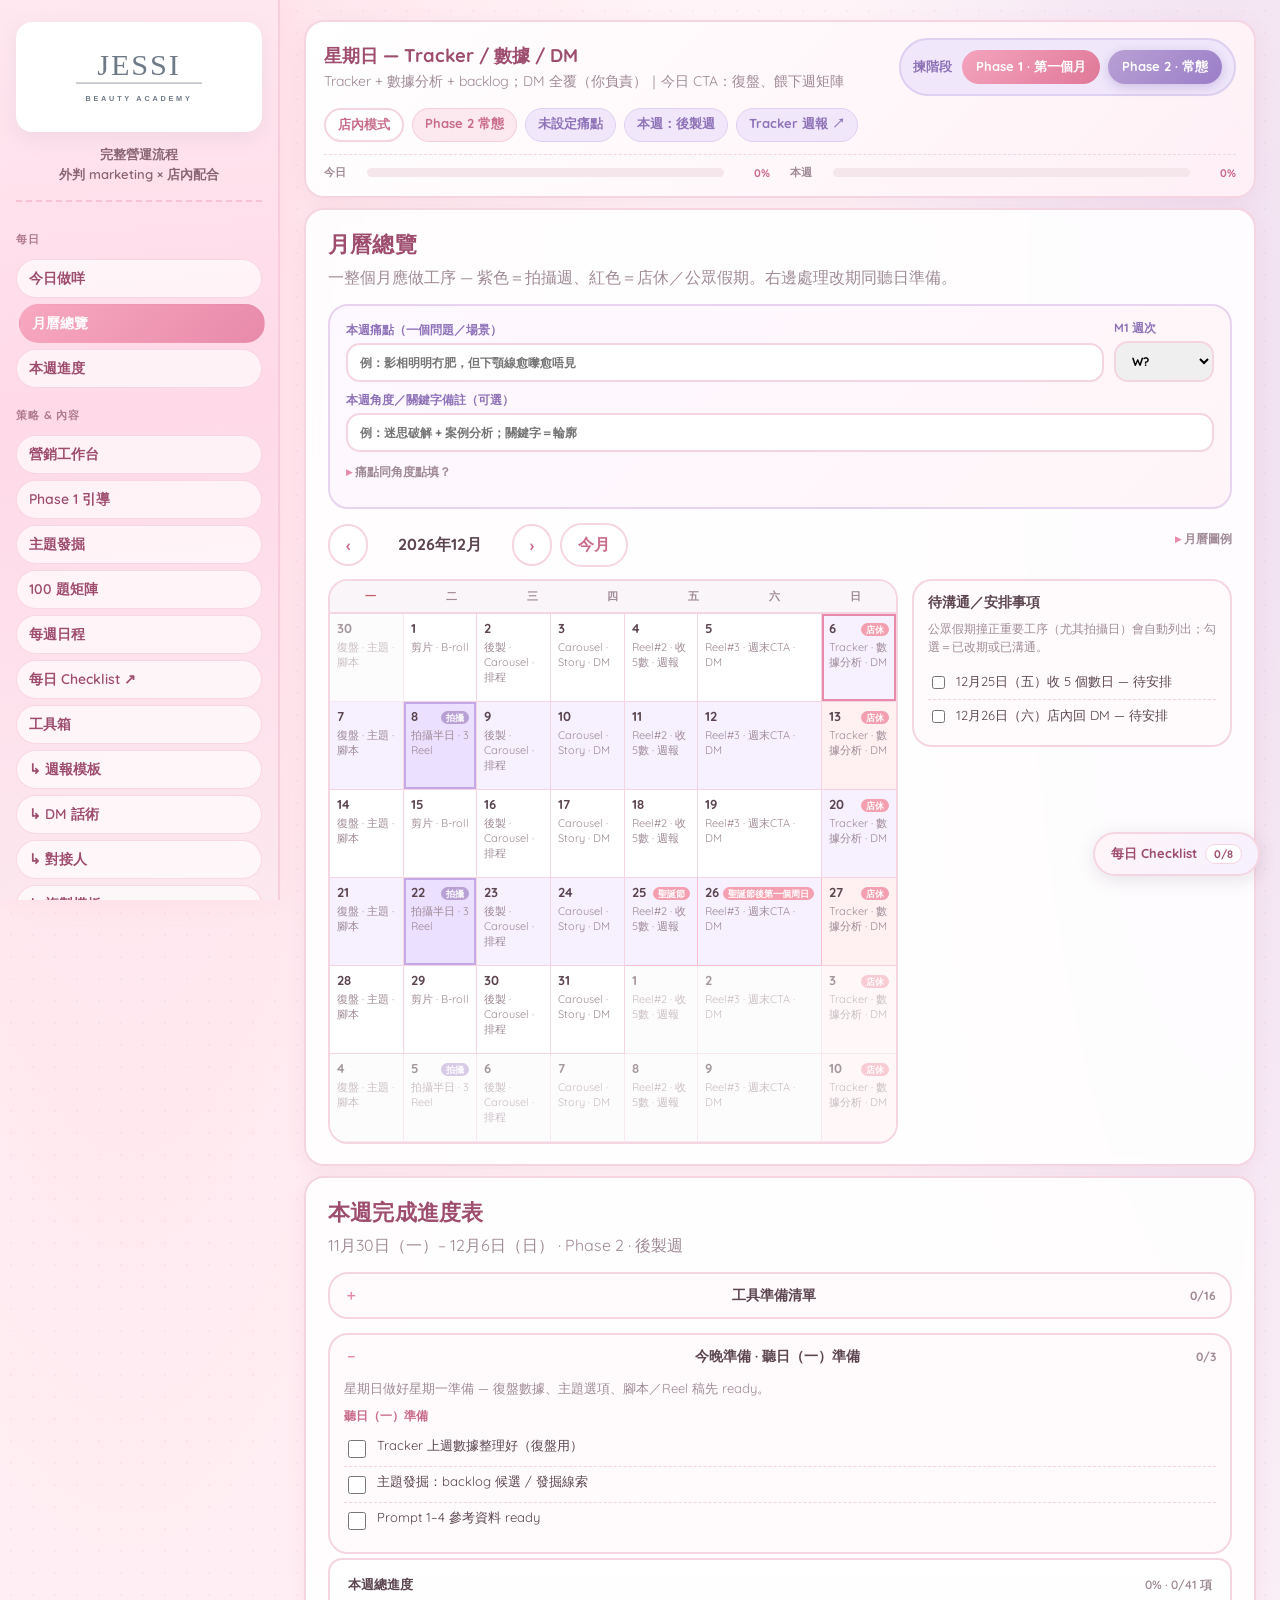
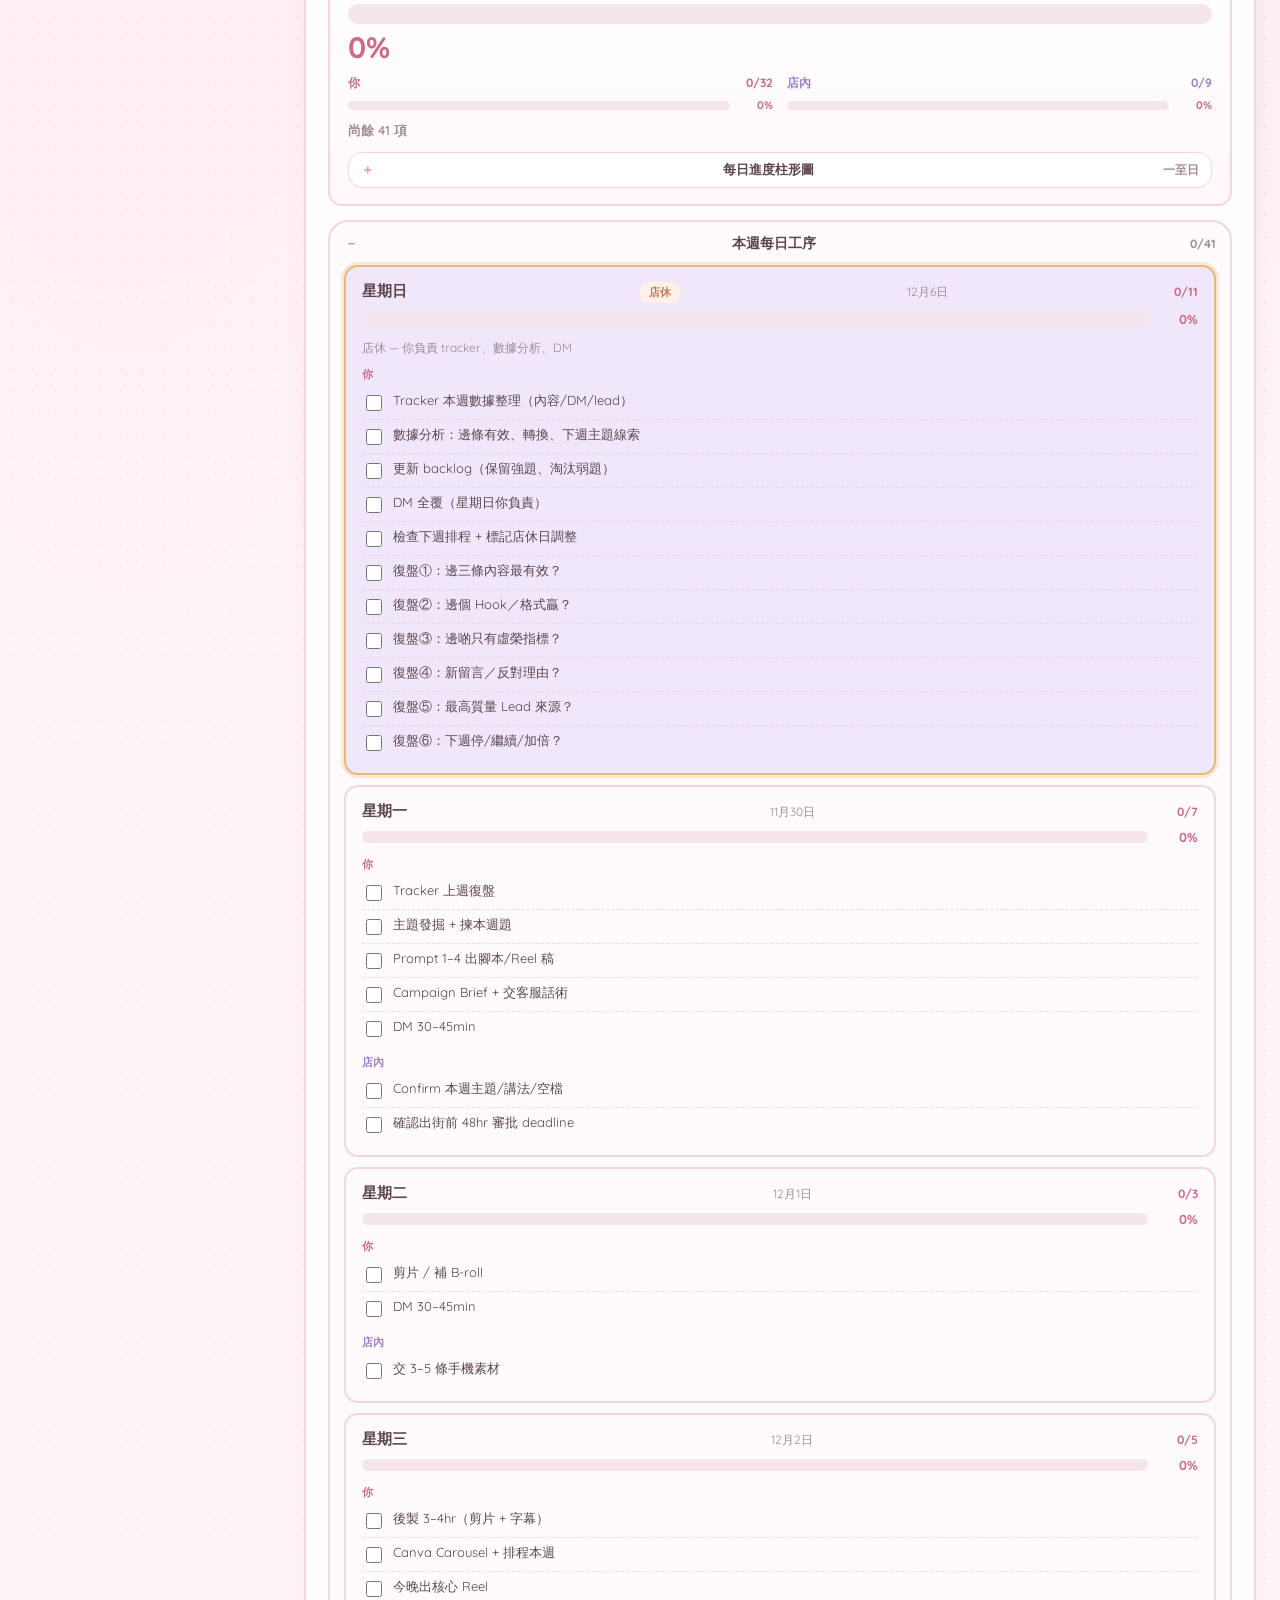
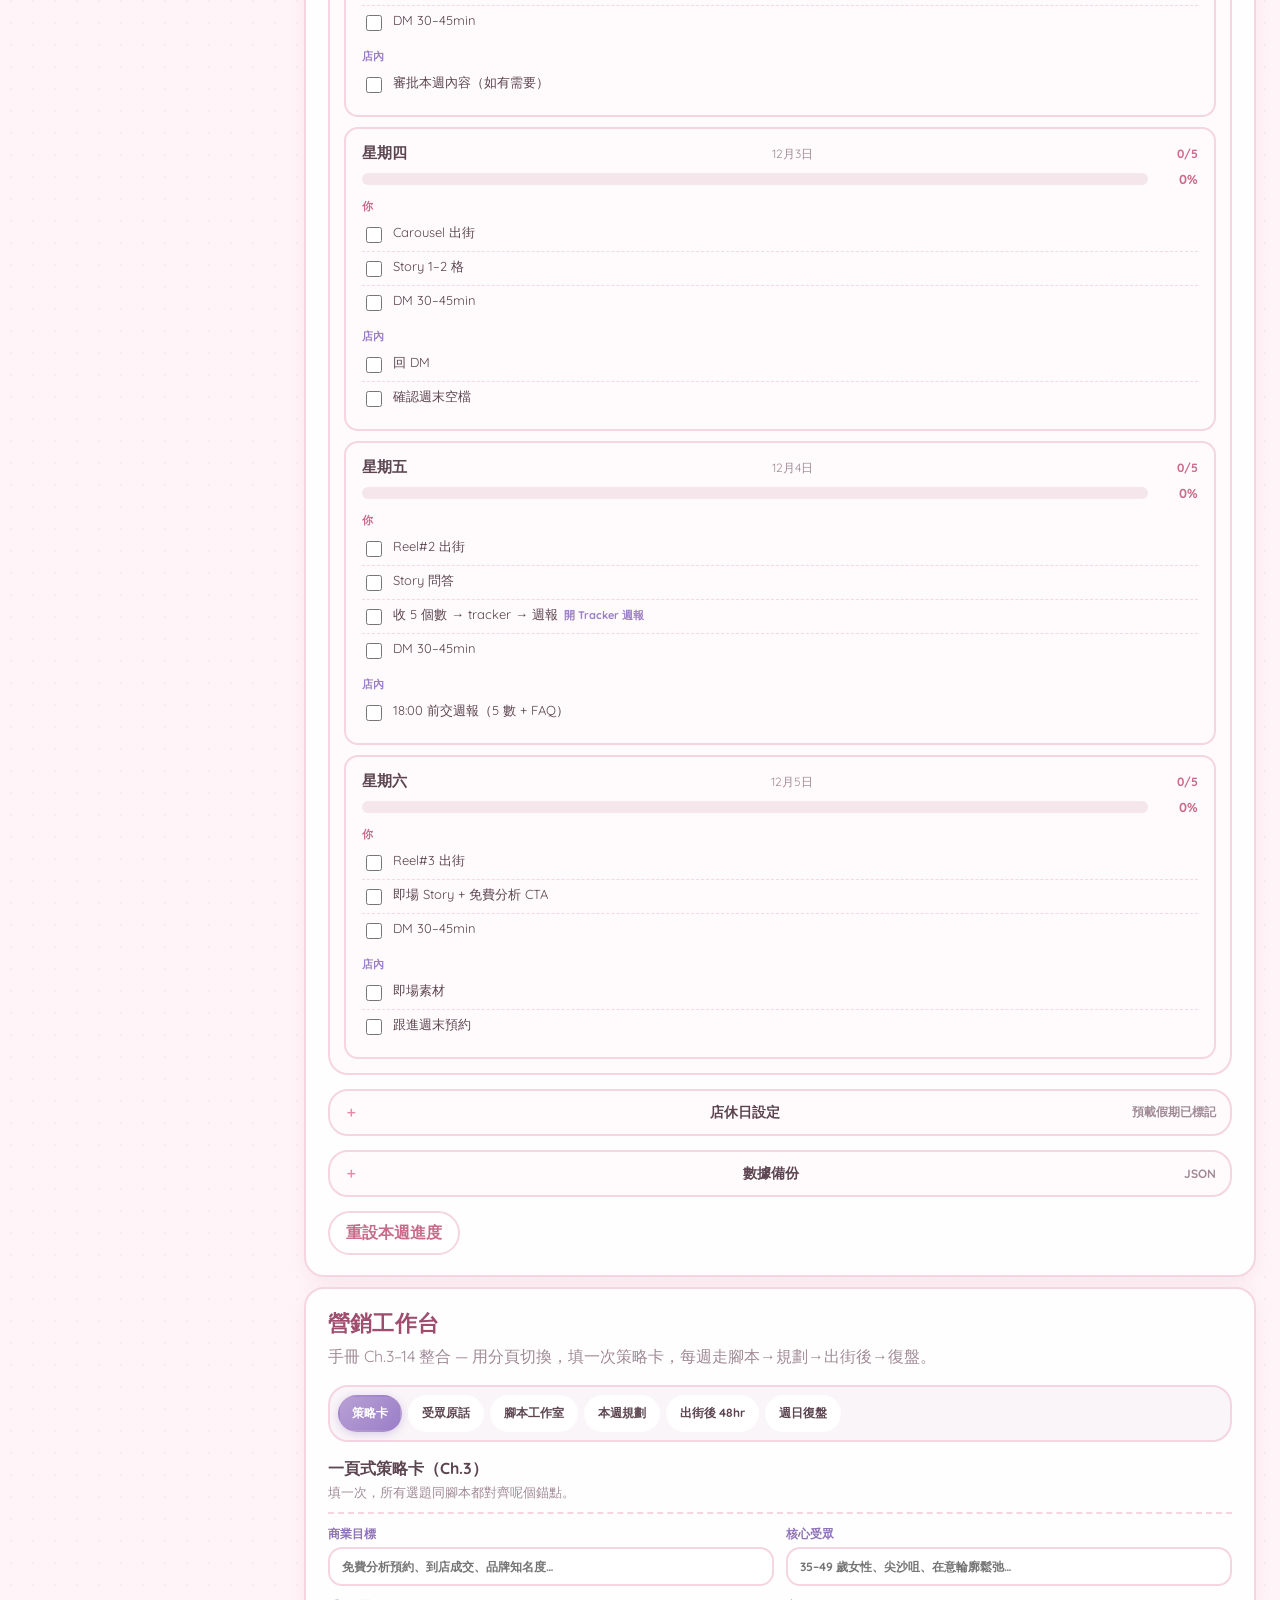
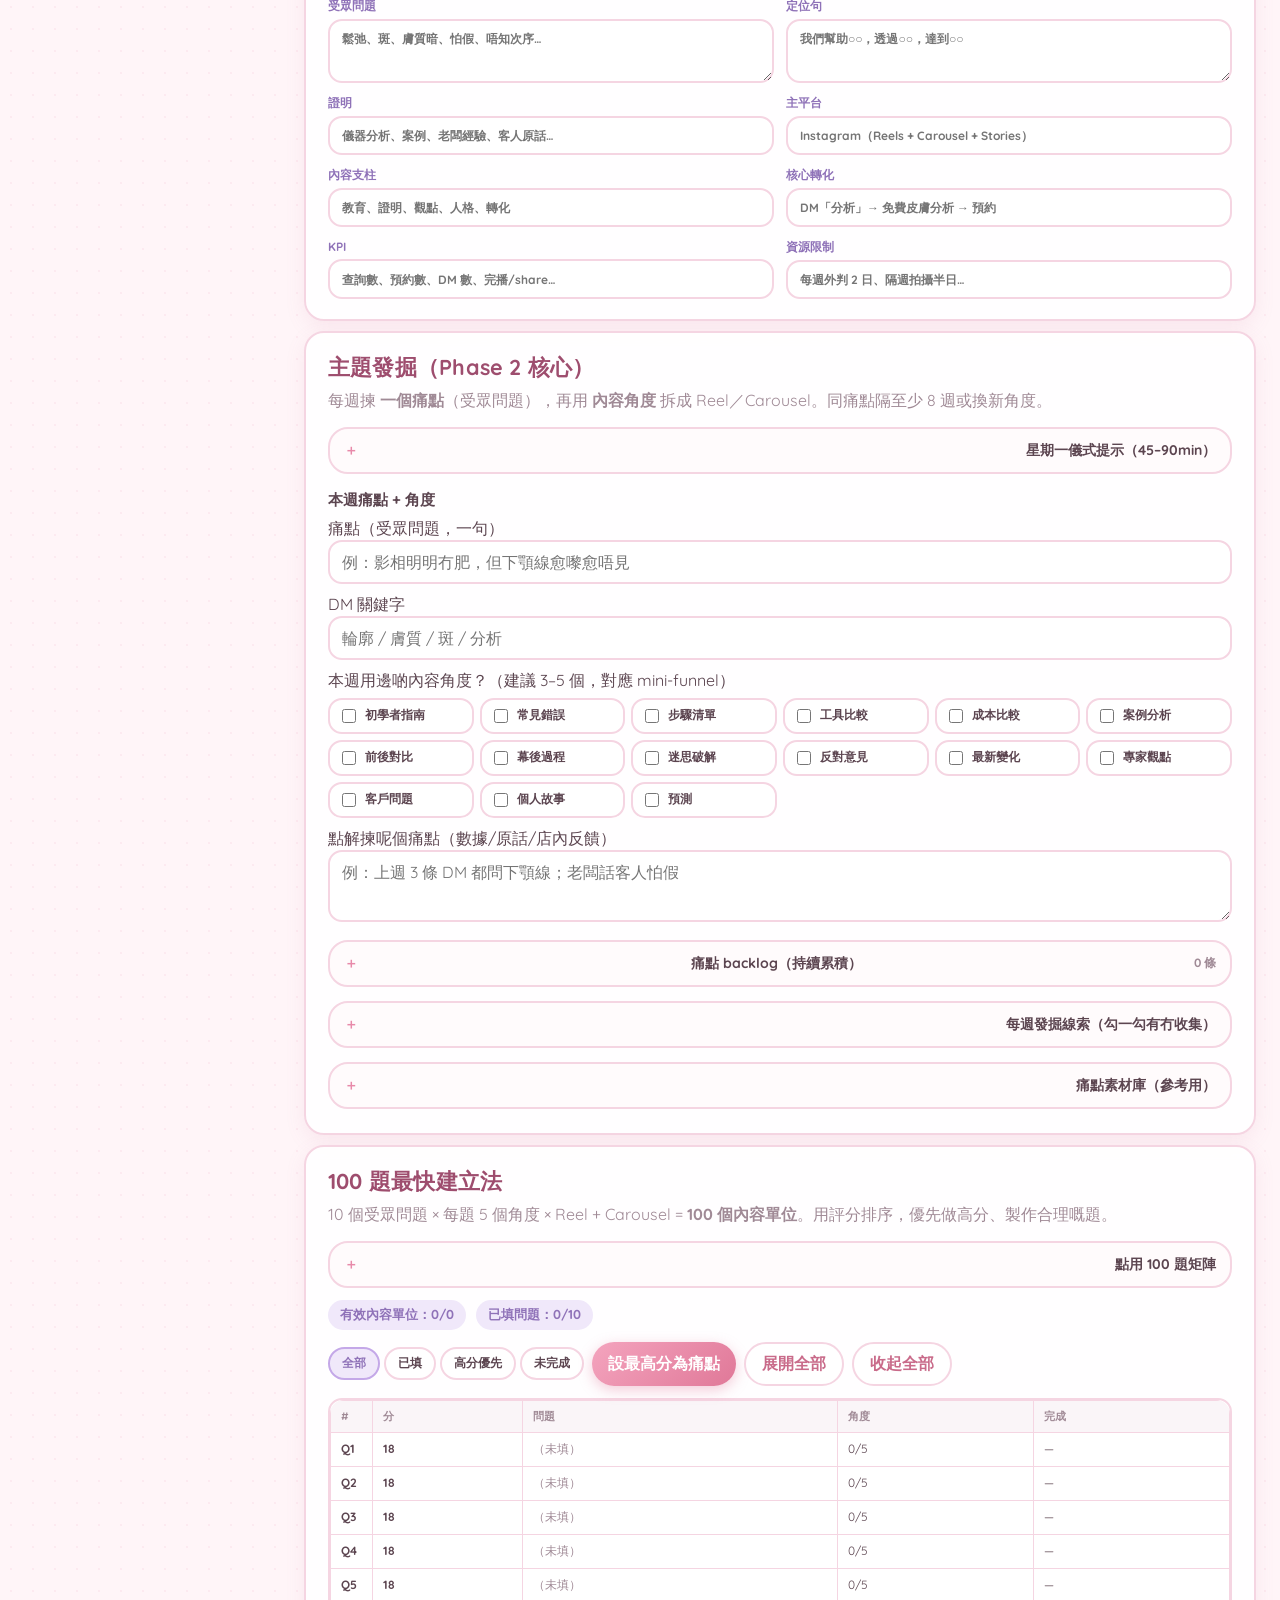
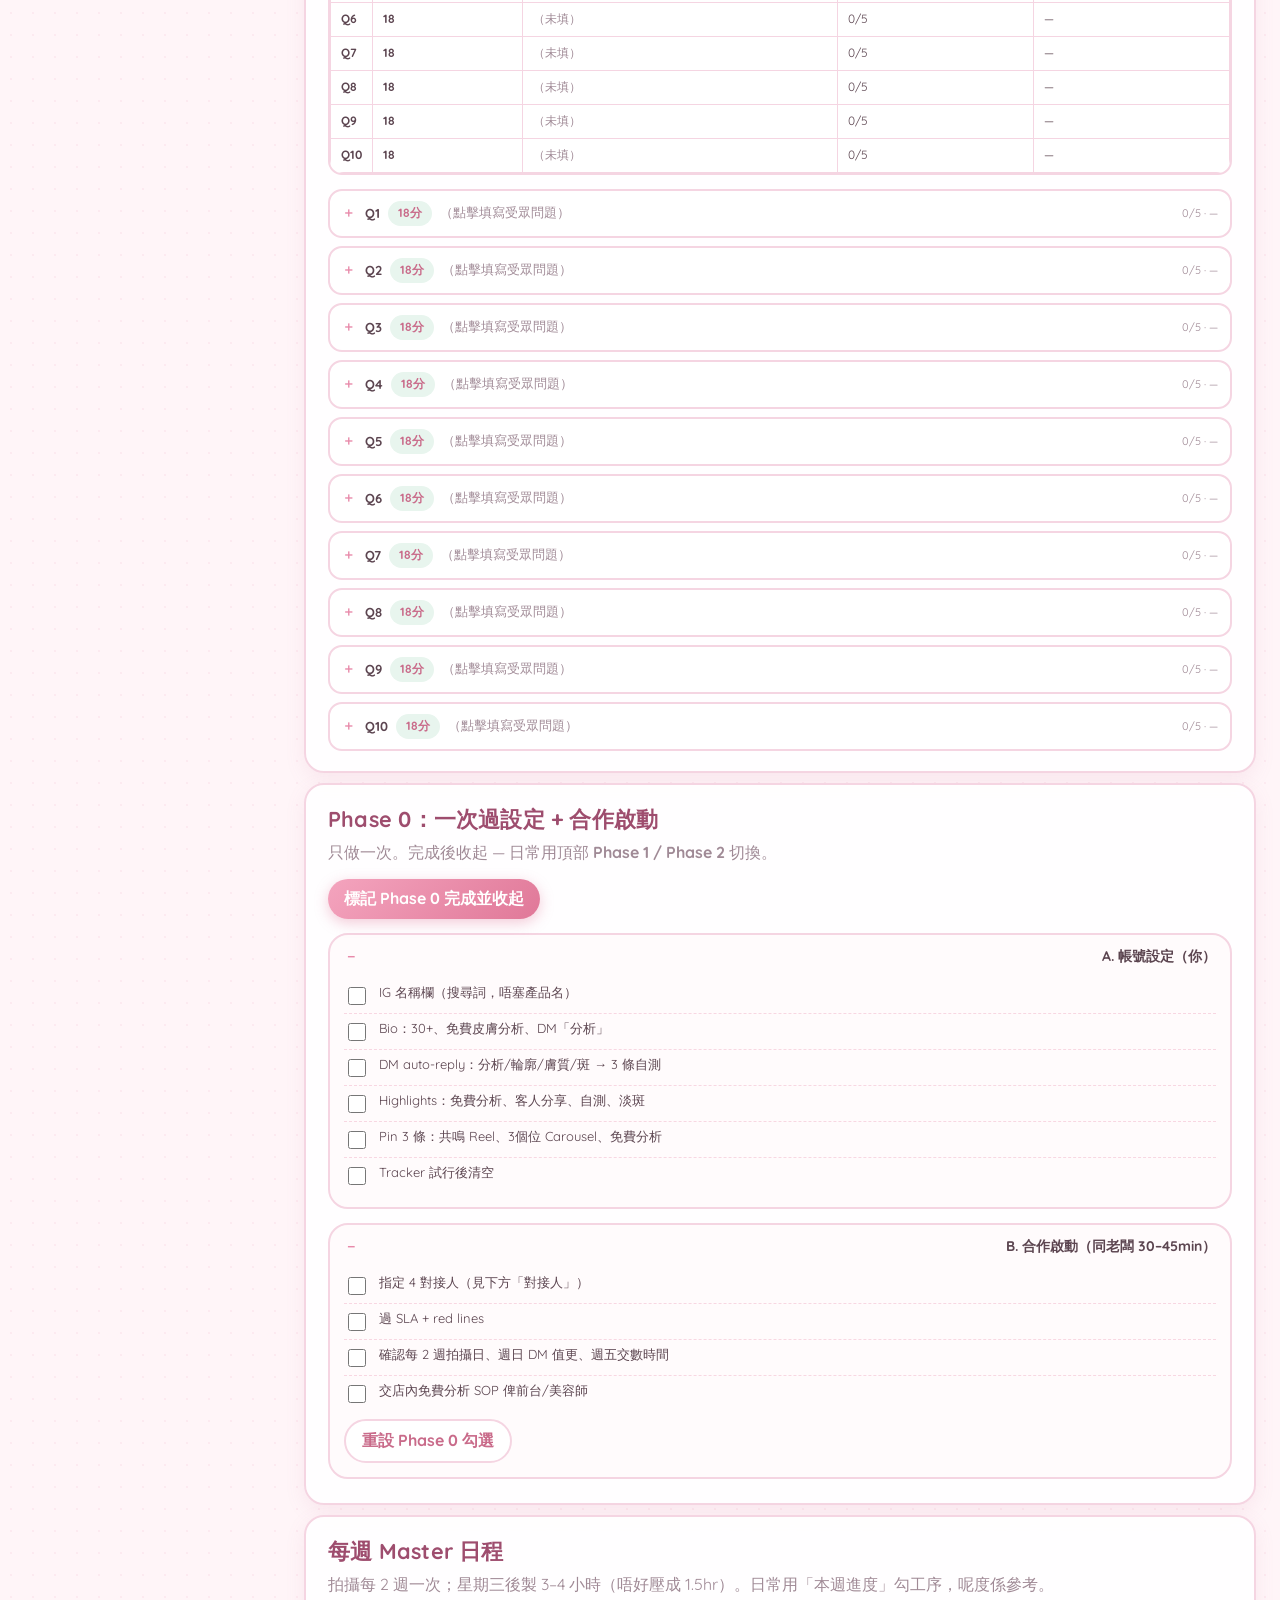
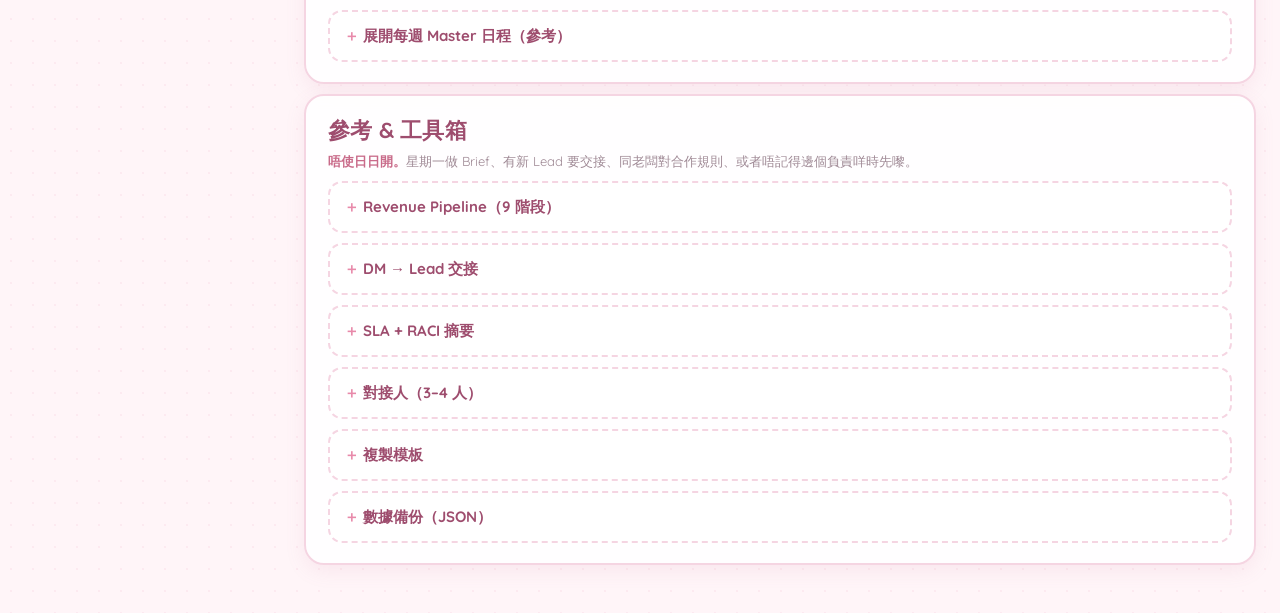
==== index.html @ 223ccd6a "Add PWA deploy config and production service worker" ====
<!doctype html>
<html lang="zh-Hant">
<head>
  <meta charset="utf-8">
  <meta name="viewport" content="width=device-width, initial-scale=1">
  <meta name="theme-color" content="#c96b8a">
  <meta http-equiv="refresh" content="0; url=jessi-beauty-marketing-workflow.html">
  <link rel="manifest" href="manifest.json">
  <link rel="canonical" href="jessi-beauty-marketing-workflow.html">
  <title>Jessi Beauty Academy · 完整營運流程</title>
  <script>
    location.replace("jessi-beauty-marketing-workflow.html");
  </script>
</head>
<body>
  <p><a href="jessi-beauty-marketing-workflow.html">開啟 Jessi Beauty Workflow</a></p>
</body>
</html>
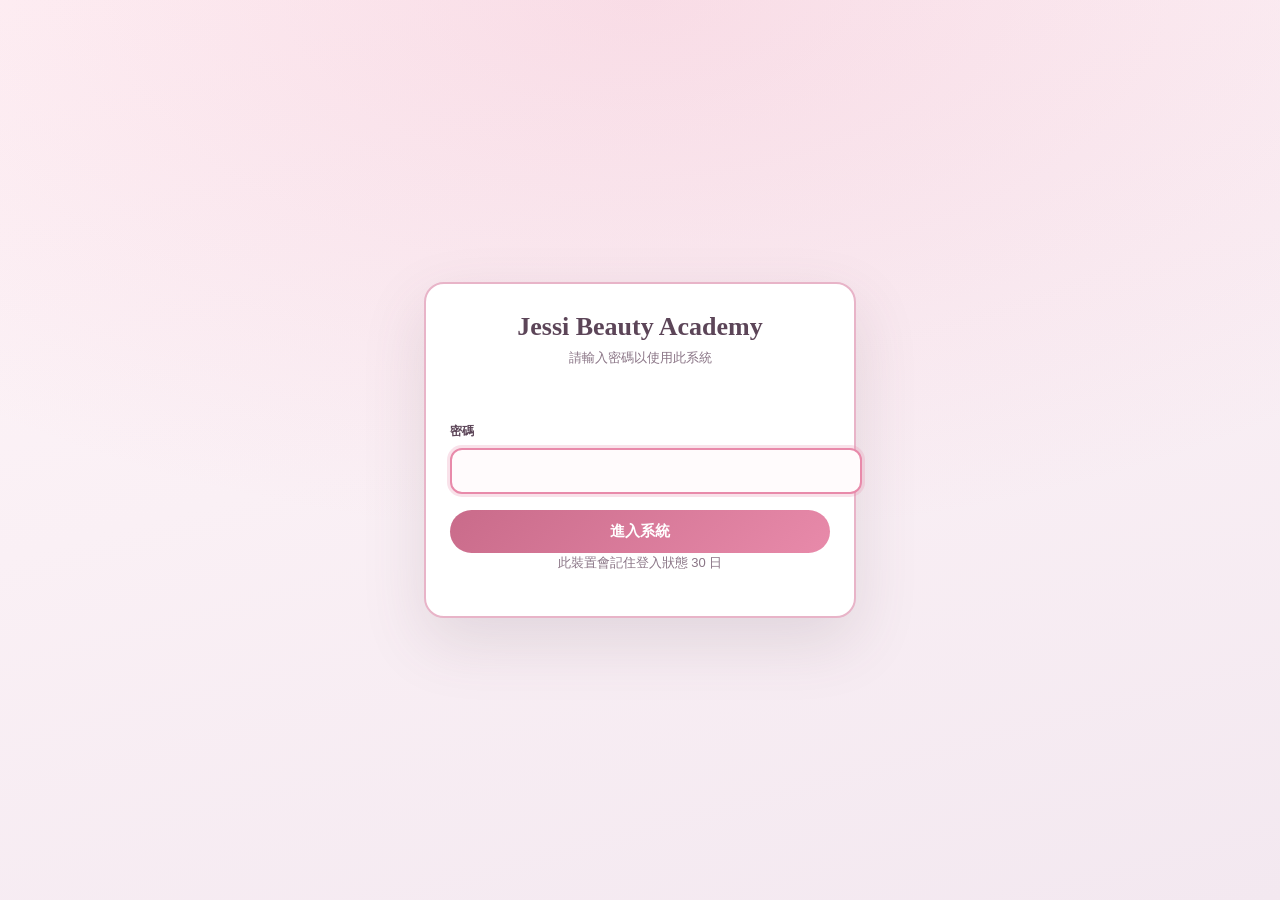
==== commit 06e8cdad: "Add client-side password gate for workflow and tracker Co-authored-by: Cursor <cursoragent@cursor.co" ====
--- a/index.html
+++ b/index.html
@@ -4,13 +4,13 @@
   <meta charset="utf-8">
   <meta name="viewport" content="width=device-width, initial-scale=1">
   <meta name="theme-color" content="#c96b8a">
-  <meta http-equiv="refresh" content="0; url=jessi-beauty-marketing-workflow.html">
   <link rel="manifest" href="manifest.json">
   <link rel="canonical" href="jessi-beauty-marketing-workflow.html">
   <title>Jessi Beauty Academy · 完整營運流程</title>
-  <script>
-    location.replace("jessi-beauty-marketing-workflow.html");
-  </script>
+  <link rel="stylesheet" href="assets/jessi-auth.css?v=20260627a">
+  <script src="assets/jessi-auth-config.js?v=20260627a"></script>
+  <script src="assets/jessi-auth.js?v=20260627a"></script>
+  <script src="assets/jessi-index-redirect.js?v=20260627a"></script>
 </head>
 <body>
   <p><a href="jessi-beauty-marketing-workflow.html">開啟 Jessi Beauty Workflow</a></p>
--- a/assets/jessi-auth.css
+++ b/assets/jessi-auth.css
@@ -0,0 +1,100 @@
+html.auth-pending body > :not(.jessi-auth-gate) {
+  visibility: hidden;
+}
+
+.jessi-auth-gate {
+  position: fixed;
+  inset: 0;
+  z-index: 99999;
+  display: grid;
+  place-items: center;
+  padding: 24px;
+  background:
+    radial-gradient(ellipse 80% 60% at 50% 0%, rgba(232, 138, 170, .22), transparent),
+    linear-gradient(165deg, #fff5f8 0%, #faf0f5 45%, #f3e8f0 100%);
+  font-family: "Quicksand", "Microsoft JhengHei", "PingFang TC", "Noto Sans TC", sans-serif;
+}
+
+.jessi-auth-card {
+  width: min(100%, 380px);
+  padding: 28px 24px 24px;
+  border-radius: 20px;
+  border: 2px solid #e8b4c8;
+  background: #fff;
+  box-shadow: 0 24px 64px rgba(92, 69, 88, .14);
+}
+
+.jessi-auth-card h1 {
+  margin: 0 0 6px;
+  font-family: "Cormorant Garamond", Georgia, serif;
+  font-size: 26px;
+  font-weight: 600;
+  color: #5c4558;
+  text-align: center;
+}
+
+.jessi-auth-card p {
+  margin: 0 0 20px;
+  font-size: 13px;
+  color: #8a7586;
+  text-align: center;
+  line-height: 1.5;
+}
+
+.jessi-auth-field {
+  display: grid;
+  gap: 8px;
+  margin-bottom: 16px;
+}
+
+.jessi-auth-field label {
+  font-size: 12px;
+  font-weight: 700;
+  color: #5c4558;
+}
+
+.jessi-auth-field input {
+  width: 100%;
+  padding: 12px 14px;
+  border: 2px solid #e8d4de;
+  border-radius: 12px;
+  font-size: 16px;
+  background: #fffbfc;
+}
+
+.jessi-auth-field input:focus {
+  outline: none;
+  border-color: #e88aaa;
+  box-shadow: 0 0 0 3px rgba(232, 138, 170, .25);
+}
+
+.jessi-auth-submit {
+  width: 100%;
+  padding: 12px 16px;
+  border: 0;
+  border-radius: 999px;
+  font-size: 15px;
+  font-weight: 700;
+  color: #fff;
+  background: linear-gradient(135deg, #c96b8a, #e88aaa);
+  cursor: pointer;
+}
+
+.jessi-auth-submit:hover { filter: brightness(1.05); }
+
+.jessi-auth-error {
+  min-height: 1.2em;
+  margin: 0 0 10px;
+  font-size: 13px;
+  font-weight: 700;
+  color: #c45c6a;
+  text-align: center;
+}
+
+.jessi-auth-note {
+  margin: 14px 0 0;
+  font-size: 11px;
+  color: #a8949e;
+  text-align: center;
+  line-height: 1.45;
+}
